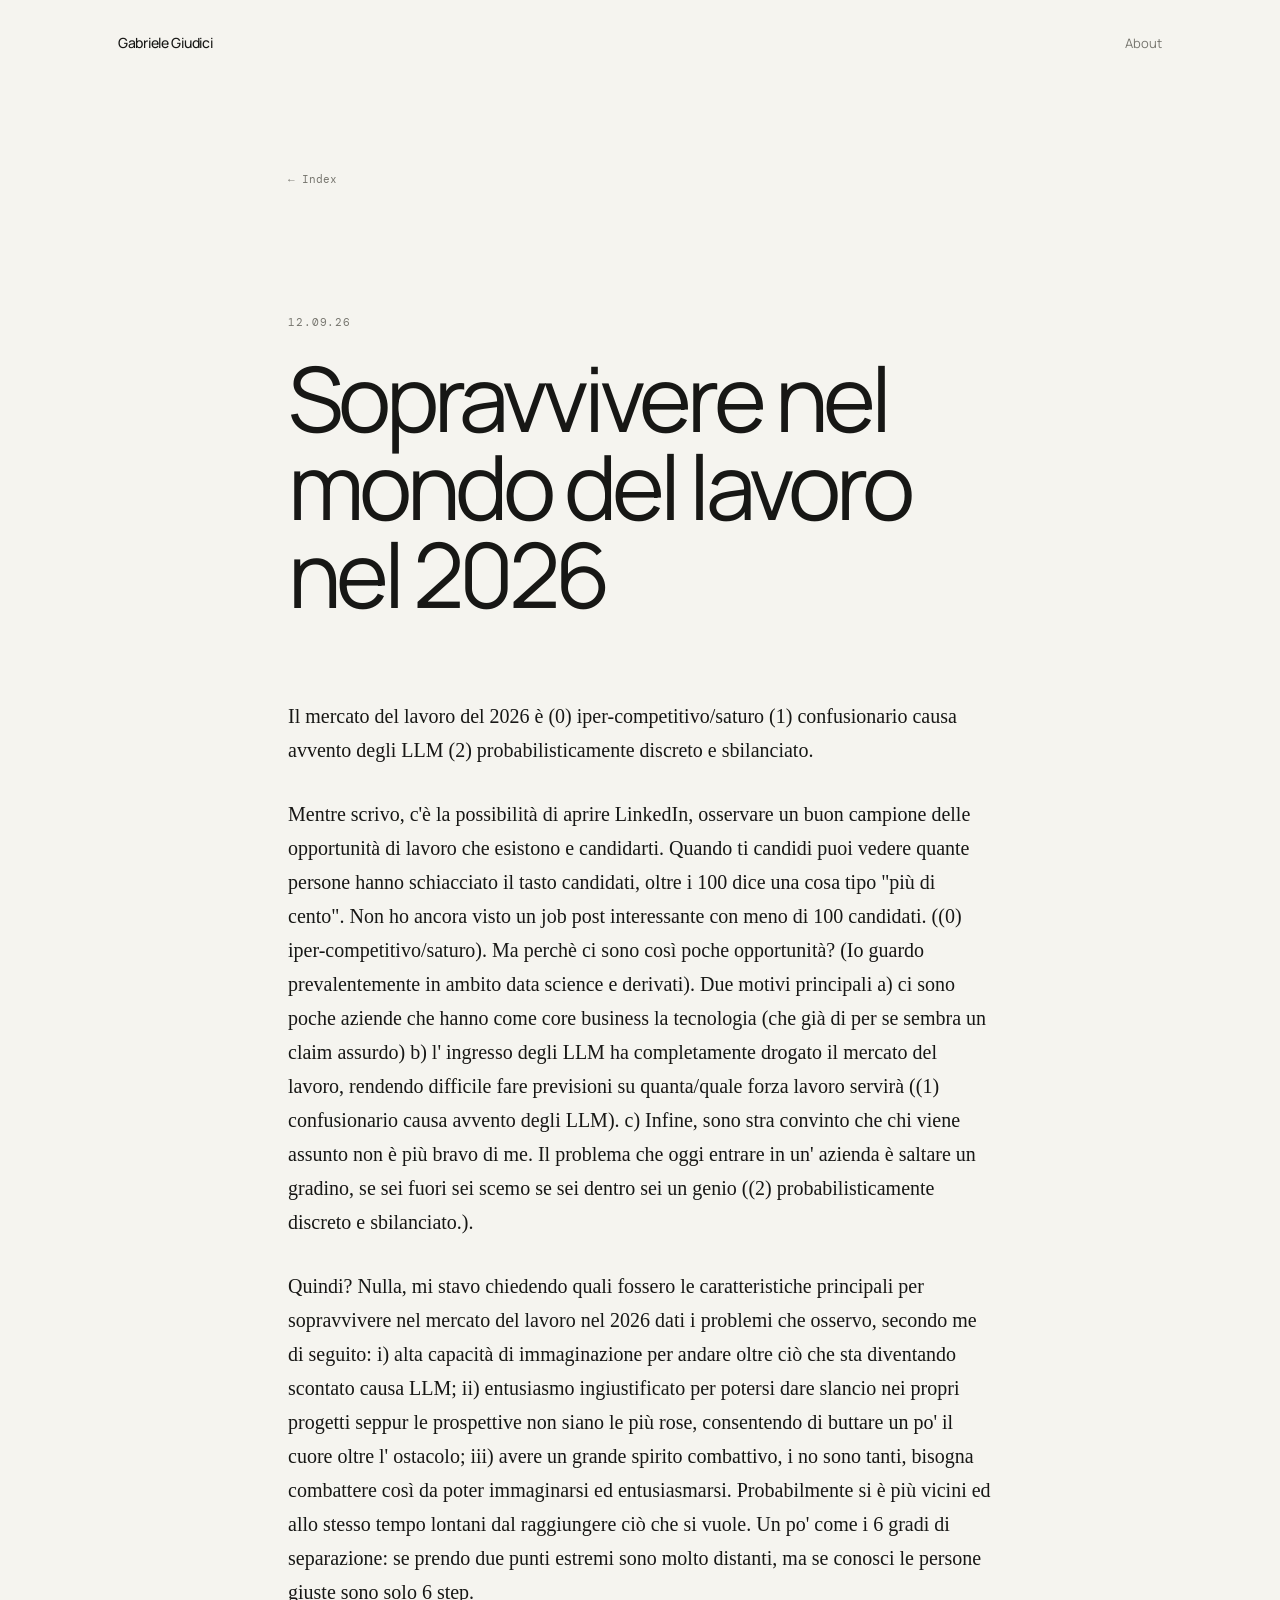
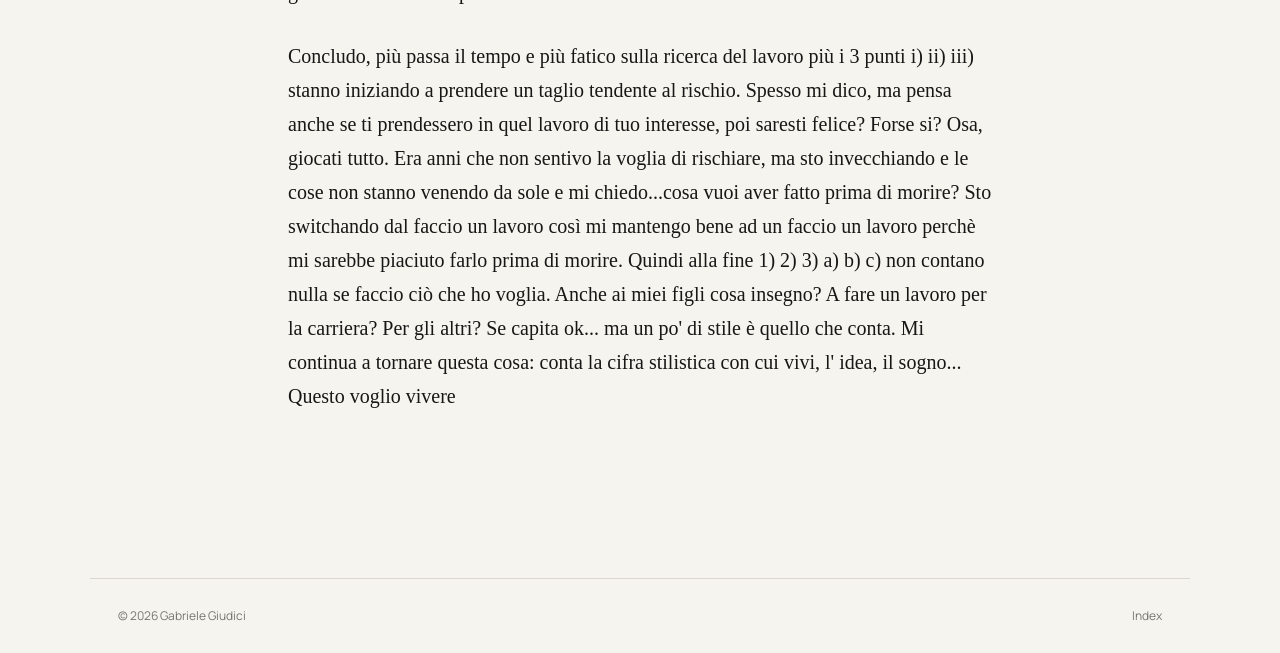
==== posts/job_features.html @ 00bea20b "Create job_features.html" ====
<!DOCTYPE html>
<html lang="en">

<head>

    <meta charset="UTF-8">

    <meta
        name="viewport"
        content="width=device-width, initial-scale=1.0"
    >

    <title>
        Sopravvivere nel mondo del lavoro nel 2026 — Gabriele
    </title>

    <link
        rel="stylesheet"
        href="../style.css"
    >

</head>


<body>


<header class="header">

    <a
        href="../index.html"
        class="logo"
    >
        Gabriele Giudici
    </a>

    <nav>

        <a href="../about.html">
            About
        </a>

    </nav>

</header>



<main class="post-page">

    <a
        href="../index.html"
        class="back"
    >
        ← Index
    </a>


    <div class="post-date">
        12.09.26
    </div>


    <h1 class="post-title">
        Sopravvivere nel mondo del lavoro nel 2026
    </h1>


    <article class="article">
          <p>
            Il mercato del lavoro del 2026 è (0) iper-competitivo/saturo (1) confusionario causa avvento degli LLM (2) probabilisticamente discreto e sbilanciato.
          </p>
          <p>
            Mentre scrivo, c'è la possibilità di aprire LinkedIn, osservare un buon campione delle opportunità di lavoro che esistono e candidarti. 
            Quando ti candidi puoi vedere quante persone hanno schiacciato il tasto candidati, oltre i 100 dice una cosa tipo "più di cento". Non ho ancora visto un job post interessante con meno di 100 candidati.
            ((0) iper-competitivo/saturo).
            Ma perchè ci sono così poche opportunità? (Io guardo prevalentemente in ambito data science e derivati). 
            Due motivi principali a) ci sono poche aziende che hanno come core business la tecnologia (che già di per se sembra un claim assurdo)
            b) l' ingresso degli LLM ha completamente drogato il mercato del lavoro, rendendo difficile fare previsioni su quanta/quale forza lavoro servirà ((1) confusionario causa avvento degli LLM).
            c) Infine, sono stra convinto che chi viene assunto non è più bravo di me. Il problema che oggi entrare in un' azienda è saltare un gradino, se sei fuori sei scemo se sei dentro sei un genio ((2) probabilisticamente discreto e sbilanciato.).          
          </p>

          <p>
            Quindi? Nulla, mi stavo chiedendo quali fossero le caratteristiche principali per sopravvivere nel mercato del lavoro nel 2026 dati i problemi che osservo, secondo me di seguito: 
            i) alta capacità di immaginazione per andare oltre ciò che sta diventando scontato causa LLM;
            ii) entusiasmo ingiustificato per potersi dare slancio nei propri progetti seppur le prospettive non siano le più rose, consentendo di buttare un po' il cuore oltre l' ostacolo;
            iii) avere un grande spirito combattivo, i no sono tanti, bisogna combattere così da poter immaginarsi ed entusiasmarsi. 
            Probabilmente si è più vicini ed allo stesso tempo lontani dal raggiungere ciò che si vuole. Un po' come i 6 gradi di separazione: se prendo due punti estremi sono molto distanti, ma se conosci le persone giuste
            sono solo 6 step.
          </p>

          <p>
            Concludo, più passa il tempo e più fatico sulla ricerca del lavoro più i 3 punti i) ii) iii) stanno iniziando a prendere un taglio tendente al rischio. 
            Spesso mi dico, ma pensa anche se ti prendessero in quel lavoro di tuo interesse, poi saresti felice? Forse si? Osa, giocati tutto.
            Era anni che non sentivo la voglia di rischiare, ma sto invecchiando e le cose non stanno venendo da sole e mi chiedo...cosa vuoi aver fatto prima di morire?
            Sto switchando dal faccio un lavoro così mi mantengo bene ad un faccio un lavoro perchè mi sarebbe piaciuto farlo prima di morire.
            Quindi alla fine 1) 2) 3) a) b) c) non contano nulla se faccio ciò che ho voglia.
            Anche ai miei figli cosa insegno? A fare un lavoro per la carriera? Per gli altri? Se capita ok... ma un po' di stile è quello che conta.
            Mi continua a tornare questa cosa: conta la cifra stilistica con cui vivi, l' idea, il sogno... Questo voglio vivere
          </p>



    </article>

</main>



<footer>

    <span>
        © 2026 Gabriele Giudici
    </span>

    <a href="../index.html">
        Index
    </a>

</footer>


</body>

</html>
---- style.css ----
@import url('https://fonts.googleapis.com/css2?family=DM+Mono&family=Manrope:wght@400;500&display=swap');


/* =========================================================
   VARIABLES
========================================================= */

:root {
    --background: #f5f4ef;
    --text: #171715;
    --muted: #77766f;
    --line: #d8d6ce;

    --max-width: 1100px;
}


/* =========================================================
   RESET
========================================================= */

* {
    box-sizing: border-box;
}

html {
    scroll-behavior: smooth;
}

body {
    margin: 0;
    padding: 0;

    background: var(--background);
    color: var(--text);

    font-family: "Manrope", Arial, sans-serif;

    font-size: 16px;
    line-height: 1.5;

    -webkit-font-smoothing: antialiased;
    text-rendering: optimizeLegibility;
}

a {
    color: inherit;
    text-decoration: none;
}

img {
    max-width: 100%;
    display: block;
}


/* =========================================================
   HEADER
========================================================= */

.header {
    width: 100%;
    max-width: var(--max-width);

    margin: 0 auto;

    padding: 30px 28px;

    display: flex;
    align-items: center;
    justify-content: space-between;
}

.logo {
    font-size: 14px;
    font-weight: 500;

    letter-spacing: -0.02em;

    transition: opacity 0.25s ease;
}

.logo:hover {
    opacity: 0.55;
}

.header nav a {
    color: var(--muted);

    font-size: 13px;

    transition:
        color 0.25s ease;
}

.header nav a:hover {
    color: var(--text);
}


/* =========================================================
   MAIN
========================================================= */

main {
    width: 100%;
    max-width: var(--max-width);

    margin: 0 auto;

    padding:
        9vh
        28px
        15vh;
}


/* =========================================================
   HOMEPAGE INTRO
========================================================= */

.intro {
    max-width: 900px;

    padding-bottom: 16vh;
}

.label {
    margin: 0 0 28px;

    color: var(--muted);

    font-family: "DM Mono", monospace;

    font-size: 11px;

    font-weight: 400;

    text-transform: uppercase;

    letter-spacing: 0.12em;
}

.intro h1 {
    margin: 0;

    max-width: 900px;

    font-size: clamp(
        44px,
        7vw,
        88px
    );

    line-height: 0.98;

    font-weight: 400;

    letter-spacing: -0.055em;
}


/* =========================================================
   ARCHIVE
========================================================= */

.archive {
    width: 100%;

    border-top:
        1px solid var(--line);
}

.year {
    padding:
        22px 0 12px;

    color: var(--muted);

    font-family:
        "DM Mono",
        monospace;

    font-size: 11px;

    letter-spacing: 0.08em;
}


/* =========================================================
   POST ROW
========================================================= */

.post {
    position: relative;

    width: 100%;
    min-height: 76px;

    border-bottom:
        1px solid var(--line);

    display: grid;

    grid-template-columns:
        120px
        minmax(0, 1fr)
        30px;

    align-items: center;

    column-gap: 20px;

    transition:
        padding 0.25s ease,
        color 0.25s ease;
}

.date {
    color: var(--muted);

    font-family:
        "DM Mono",
        monospace;

    font-size: 12px;

    white-space: nowrap;
}

.title {
    font-size: 18px;

    font-weight: 400;

    letter-spacing: -0.02em;

    transition:
        opacity 0.25s ease;
}

.arrow {
    color: var(--muted);

    font-size: 16px;

    text-align: right;

    opacity: 0;

    transform:
        translate(-6px, 6px);

    transition:
        opacity 0.25s ease,
        transform 0.25s ease;
}


/* =========================================================
   POST HOVER
========================================================= */

.post:hover {
    padding-left: 10px;
}

.post:hover .title {
    opacity: 0.65;
}

.post:hover .arrow {
    opacity: 1;

    transform:
        translate(0, 0);
}


/* =========================================================
   FOOTER
========================================================= */

footer {
    width: 100%;
    max-width: var(--max-width);

    margin: 0 auto;

    padding:
        28px;

    border-top:
        1px solid var(--line);

    display: flex;

    align-items: center;
    justify-content: space-between;

    color: var(--muted);

    font-size: 12px;
}

footer a {
    transition:
        color 0.25s ease;
}

footer a:hover {
    color: var(--text);
}


/* =========================================================
   POST PAGE
========================================================= */

.post-page {
    width: 100%;
    max-width: 760px;

    margin: 0 auto;

    padding:
        9vh
        28px
        15vh;
}

.back {
    display: inline-block;

    margin-bottom: 14vh;

    color: var(--muted);

    font-family:
        "DM Mono",
        monospace;

    font-size: 11px;

    transition:
        color 0.25s ease;
}

.back:hover {
    color: var(--text);
}

.post-date {
    color: var(--muted);

    font-family:
        "DM Mono",
        monospace;

    font-size: 11px;

    letter-spacing: 0.08em;
}

.post-title {
    margin:
        24px 0 80px;

    font-size:
        clamp(
            48px,
            8vw,
            90px
        );

    line-height:
        0.98;

    font-weight:
        400;

    letter-spacing:
        -0.055em;
}


/* =========================================================
   ARTICLE
========================================================= */

.article {
    width: 100%;

    font-family:
        Georgia,
        "Times New Roman",
        serif;

    font-size: 20px;

    line-height: 1.7;
}

.article p {
    margin:
        0 0 1.5em;
}

.article h2 {
    margin:
        2.5em 0 0.8em;

    font-family:
        "Manrope",
        Arial,
        sans-serif;

    font-size: 28px;

    line-height: 1.1;

    font-weight: 500;

    letter-spacing: -0.03em;
}

.article h3 {
    margin:
        2em 0 0.7em;

    font-family:
        "Manrope",
        Arial,
        sans-serif;

    font-size: 22px;

    line-height: 1.2;

    font-weight: 500;
}

.article a {
    text-decoration:
        underline;

    text-decoration-thickness:
        1px;

    text-underline-offset:
        3px;
}

.article blockquote {
    margin:
        2em 0;

    padding-left:
        24px;

    border-left:
        1px solid var(--line);

    color: var(--muted);

    font-style: italic;
}

.article img {
    width: 100%;

    margin:
        3em 0;

    height: auto;
}

.article figure {
    margin:
        3em 0;
}

.article figcaption {
    margin-top:
        10px;

    color: var(--muted);

    font-family:
        "DM Mono",
        monospace;

    font-size: 10px;

    line-height: 1.5;
}


/* =========================================================
   ABOUT PAGE
========================================================= */

.about-page {
    width: 100%;
    max-width: 700px;

    margin: 0 auto;

    padding:
        12vh
        28px
        18vh;
}

.about-page h1 {
    margin:
        0 0 60px;

    font-size:
        clamp(
            48px,
            8vw,
            90px
        );

    line-height:
        0.98;

    font-weight:
        400;

    letter-spacing:
        -0.055em;
}

.about-page p {
    margin:
        0 0 1.5em;

    font-family:
        Georgia,
        "Times New Roman",
        serif;

    font-size:
        21px;

    line-height:
        1.7;
}


/* =========================================================
   SELECTION
========================================================= */

::selection {
    background: var(--text);
    color: var(--background);
}


/* =========================================================
   MOBILE
========================================================= */

@media (max-width: 650px) {

    /* Header */

    .header {
        padding:
            22px 20px;
    }


    /* Main */

    main {
        padding:
            7vh 20px 12vh;
    }


    /* Homepage */

    .intro {
        padding-bottom:
            12vh;
    }

    .label {
        margin-bottom:
            22px;
    }

    .intro h1 {
        font-size:
            clamp(
                42px,
                12vw,
                64px
            );

        line-height:
            1;
    }


    /* Archive */

    .post {
        min-height:
            70px;

        grid-template-columns:
            78px
            minmax(0, 1fr);

        column-gap:
            12px;
    }

    .date {
        font-size:
            10px;
    }

    .title {
        font-size:
            16px;
    }

    .arrow {
        display:
            none;
    }

    .post:hover {
        padding-left:
            5px;
    }


    /* Footer */

    footer {
        padding:
            22px 20px;
    }


    /* Post */

    .post-page {
        padding:
            7vh 20px 12vh;
    }

    .back {
        margin-bottom:
            10vh;
    }

    .post-title {
        margin:
            20px 0 55px;

        font-size:
            clamp(
                46px,
                12vw,
                68px
            );
    }

    .article {
        font-size:
            18px;

        line-height:
            1.7;
    }


    /* About */

    .about-page {
        padding:
            9vh 20px 14vh;
    }

    .about-page h1 {
        margin-bottom:
            45px;

        font-size:
            clamp(
                46px,
                12vw,
                68px
            );
    }

    .about-page p {
        font-size:
            19px;
    }
}


/* =========================================================
   REDUCED MOTION
========================================================= */

@media (prefers-reduced-motion: reduce) {

    html {
        scroll-behavior:
            auto;
    }

    *,
    *::before,
    *::after {
        transition:
            none !important;
    }
}
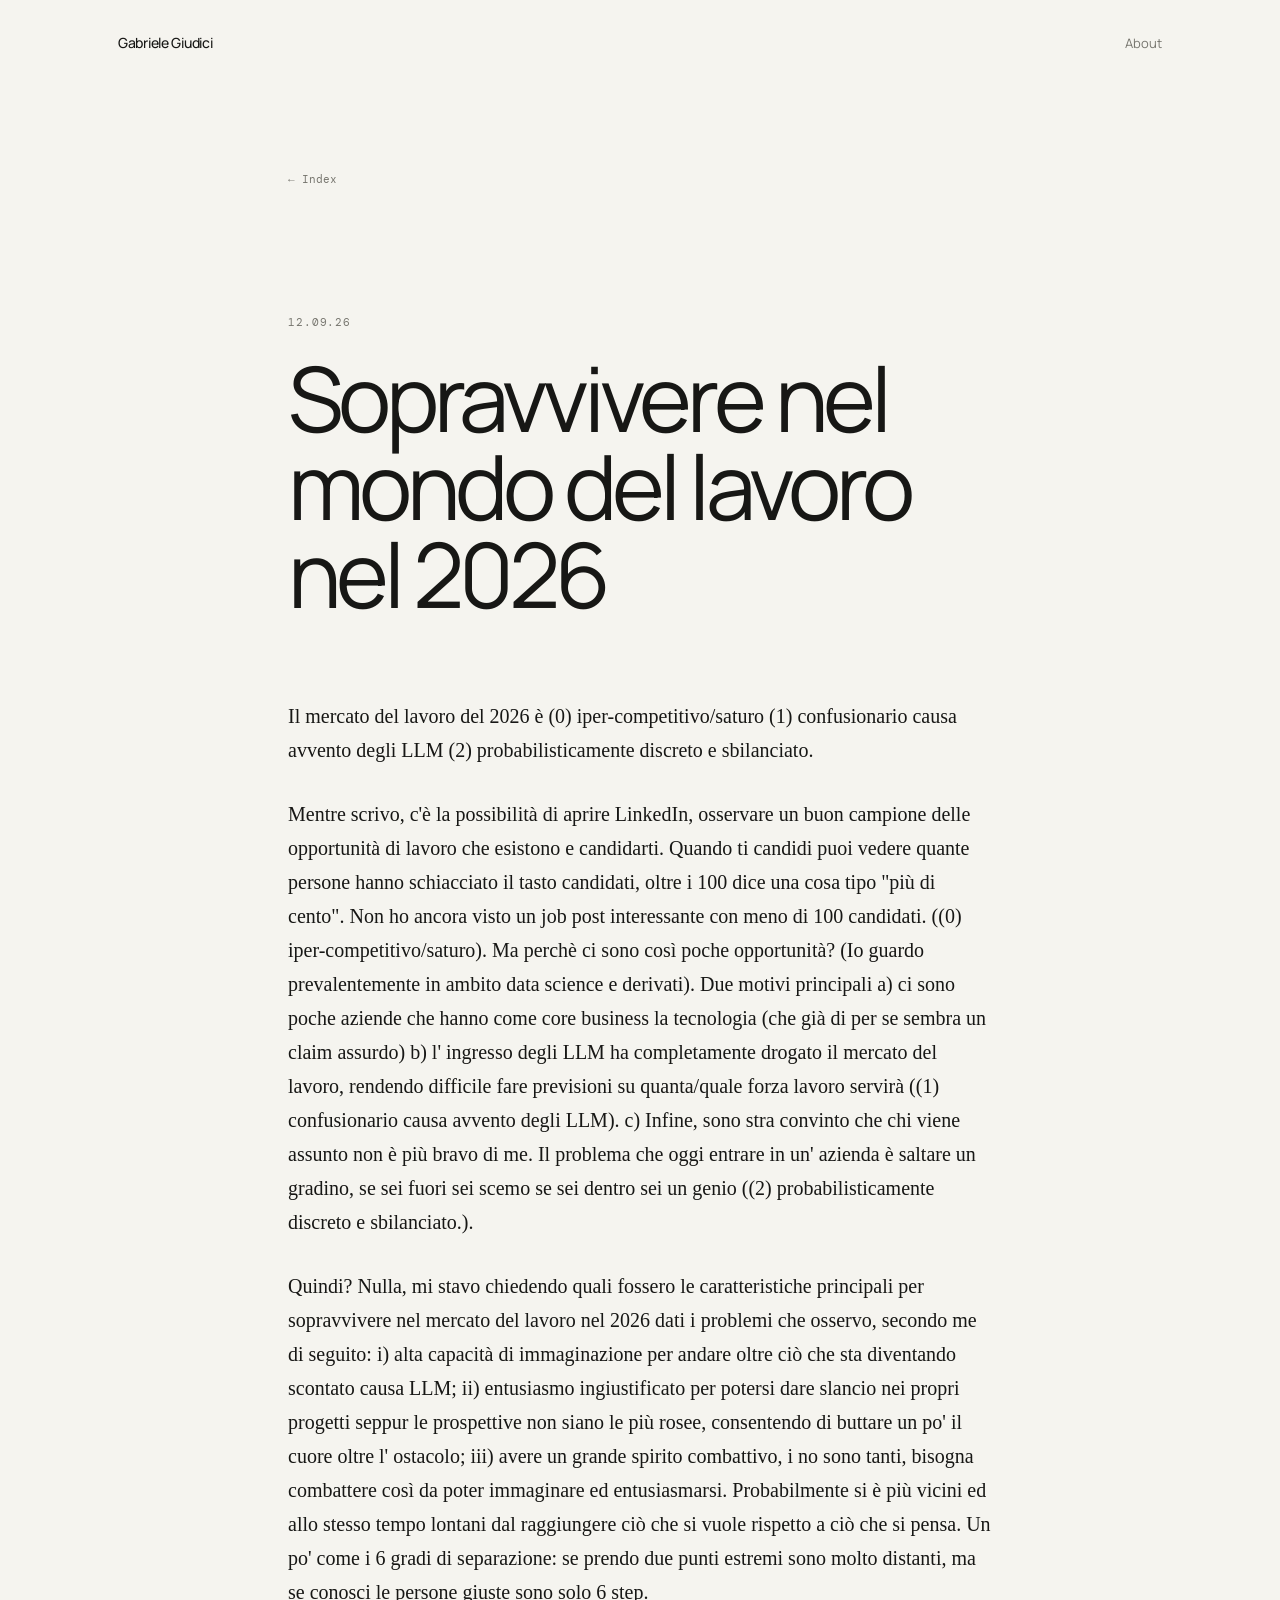
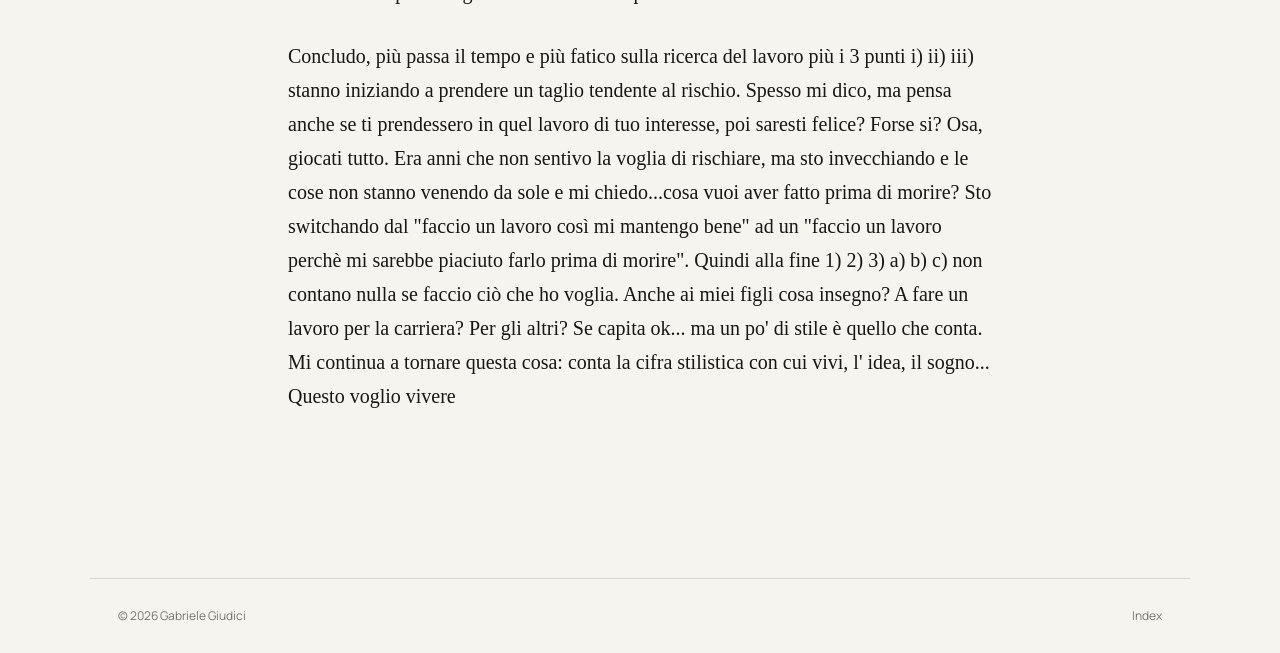
==== commit be45d525: "Update job_features.html" ====
--- a/posts/job_features.html
+++ b/posts/job_features.html
@@ -83,9 +83,9 @@
           <p>
             Quindi? Nulla, mi stavo chiedendo quali fossero le caratteristiche principali per sopravvivere nel mercato del lavoro nel 2026 dati i problemi che osservo, secondo me di seguito: 
             i) alta capacità di immaginazione per andare oltre ciò che sta diventando scontato causa LLM;
-            ii) entusiasmo ingiustificato per potersi dare slancio nei propri progetti seppur le prospettive non siano le più rose, consentendo di buttare un po' il cuore oltre l' ostacolo;
-            iii) avere un grande spirito combattivo, i no sono tanti, bisogna combattere così da poter immaginarsi ed entusiasmarsi. 
-            Probabilmente si è più vicini ed allo stesso tempo lontani dal raggiungere ciò che si vuole. Un po' come i 6 gradi di separazione: se prendo due punti estremi sono molto distanti, ma se conosci le persone giuste
+            ii) entusiasmo ingiustificato per potersi dare slancio nei propri progetti seppur le prospettive non siano le più rosee, consentendo di buttare un po' il cuore oltre l' ostacolo;
+            iii) avere un grande spirito combattivo, i no sono tanti, bisogna combattere così da poter immaginare ed entusiasmarsi. 
+            Probabilmente si è più vicini ed allo stesso tempo lontani dal raggiungere ciò che si vuole rispetto a ciò che si pensa. Un po' come i 6 gradi di separazione: se prendo due punti estremi sono molto distanti, ma se conosci le persone giuste
             sono solo 6 step.
           </p>
 
@@ -93,7 +93,7 @@
             Concludo, più passa il tempo e più fatico sulla ricerca del lavoro più i 3 punti i) ii) iii) stanno iniziando a prendere un taglio tendente al rischio. 
             Spesso mi dico, ma pensa anche se ti prendessero in quel lavoro di tuo interesse, poi saresti felice? Forse si? Osa, giocati tutto.
             Era anni che non sentivo la voglia di rischiare, ma sto invecchiando e le cose non stanno venendo da sole e mi chiedo...cosa vuoi aver fatto prima di morire?
-            Sto switchando dal faccio un lavoro così mi mantengo bene ad un faccio un lavoro perchè mi sarebbe piaciuto farlo prima di morire.
+            Sto switchando dal "faccio un lavoro così mi mantengo bene" ad un "faccio un lavoro perchè mi sarebbe piaciuto farlo prima di morire".
             Quindi alla fine 1) 2) 3) a) b) c) non contano nulla se faccio ciò che ho voglia.
             Anche ai miei figli cosa insegno? A fare un lavoro per la carriera? Per gli altri? Se capita ok... ma un po' di stile è quello che conta.
             Mi continua a tornare questa cosa: conta la cifra stilistica con cui vivi, l' idea, il sogno... Questo voglio vivere
